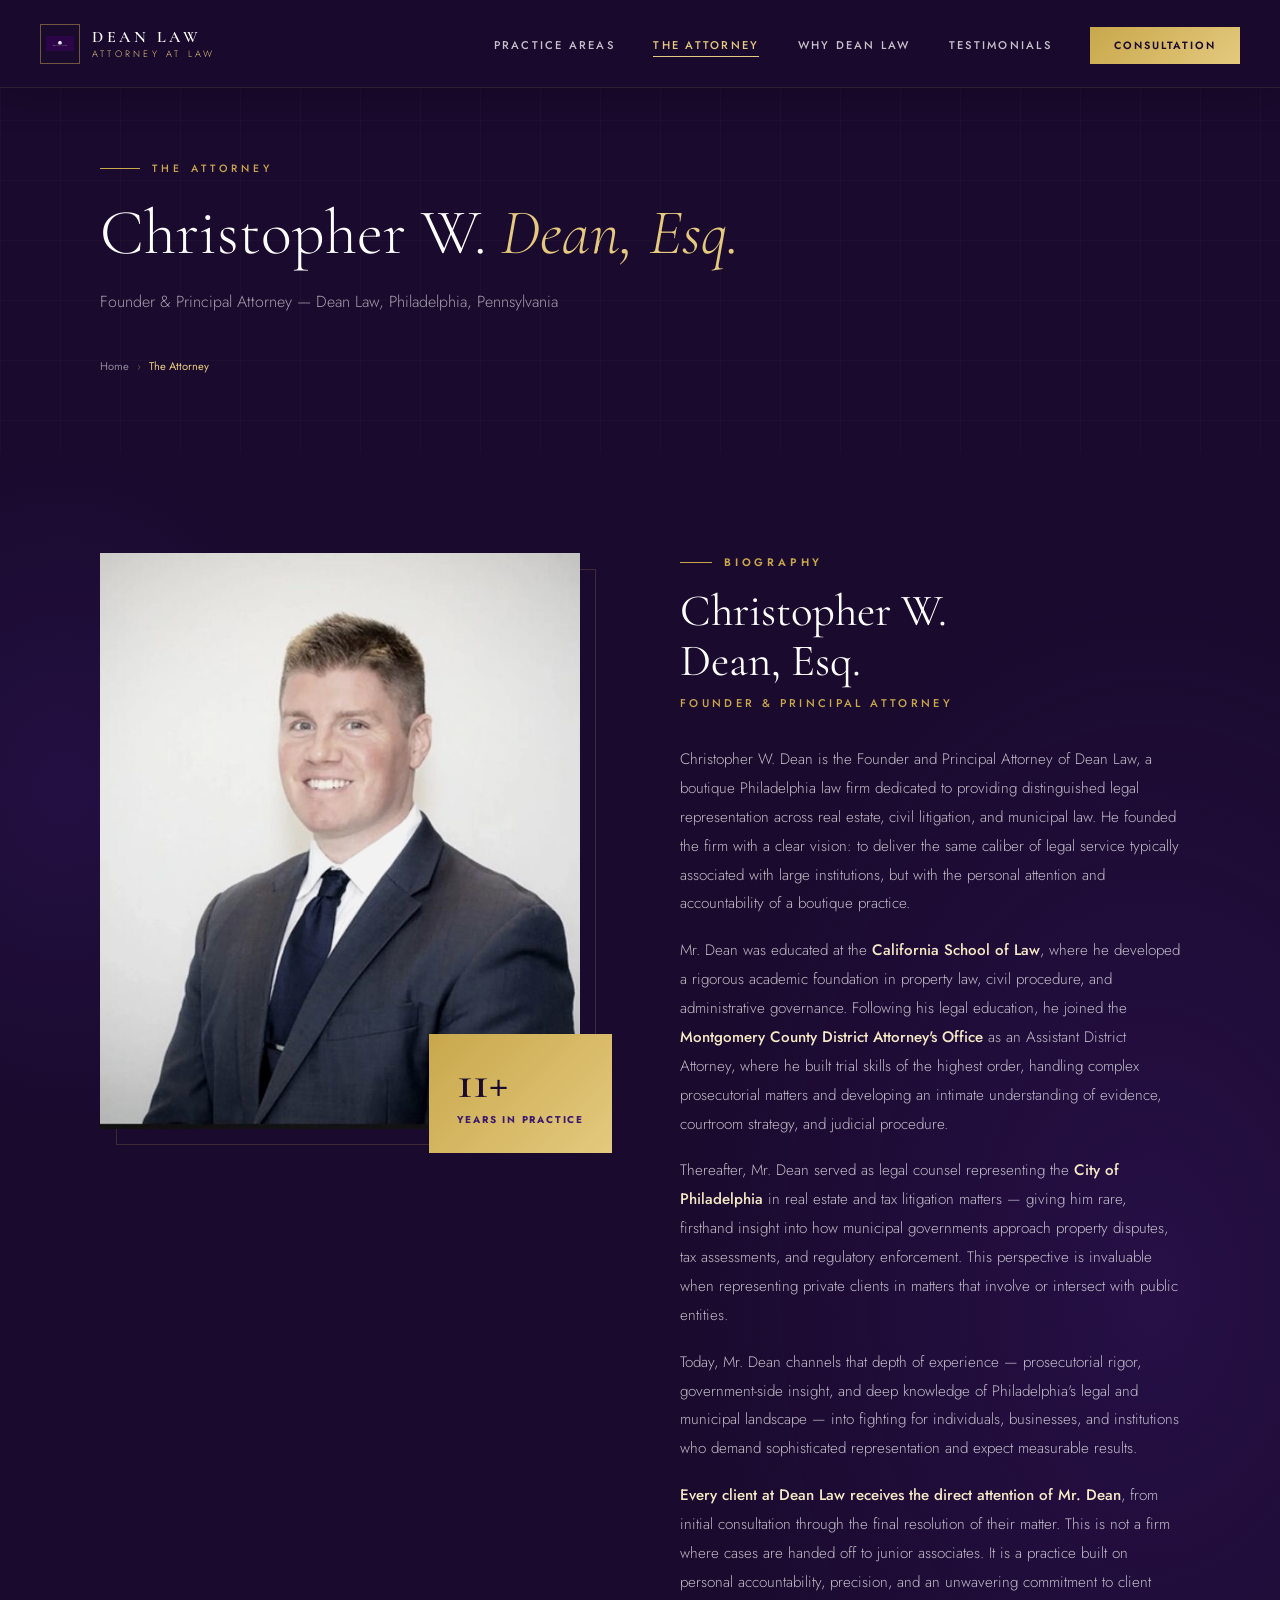
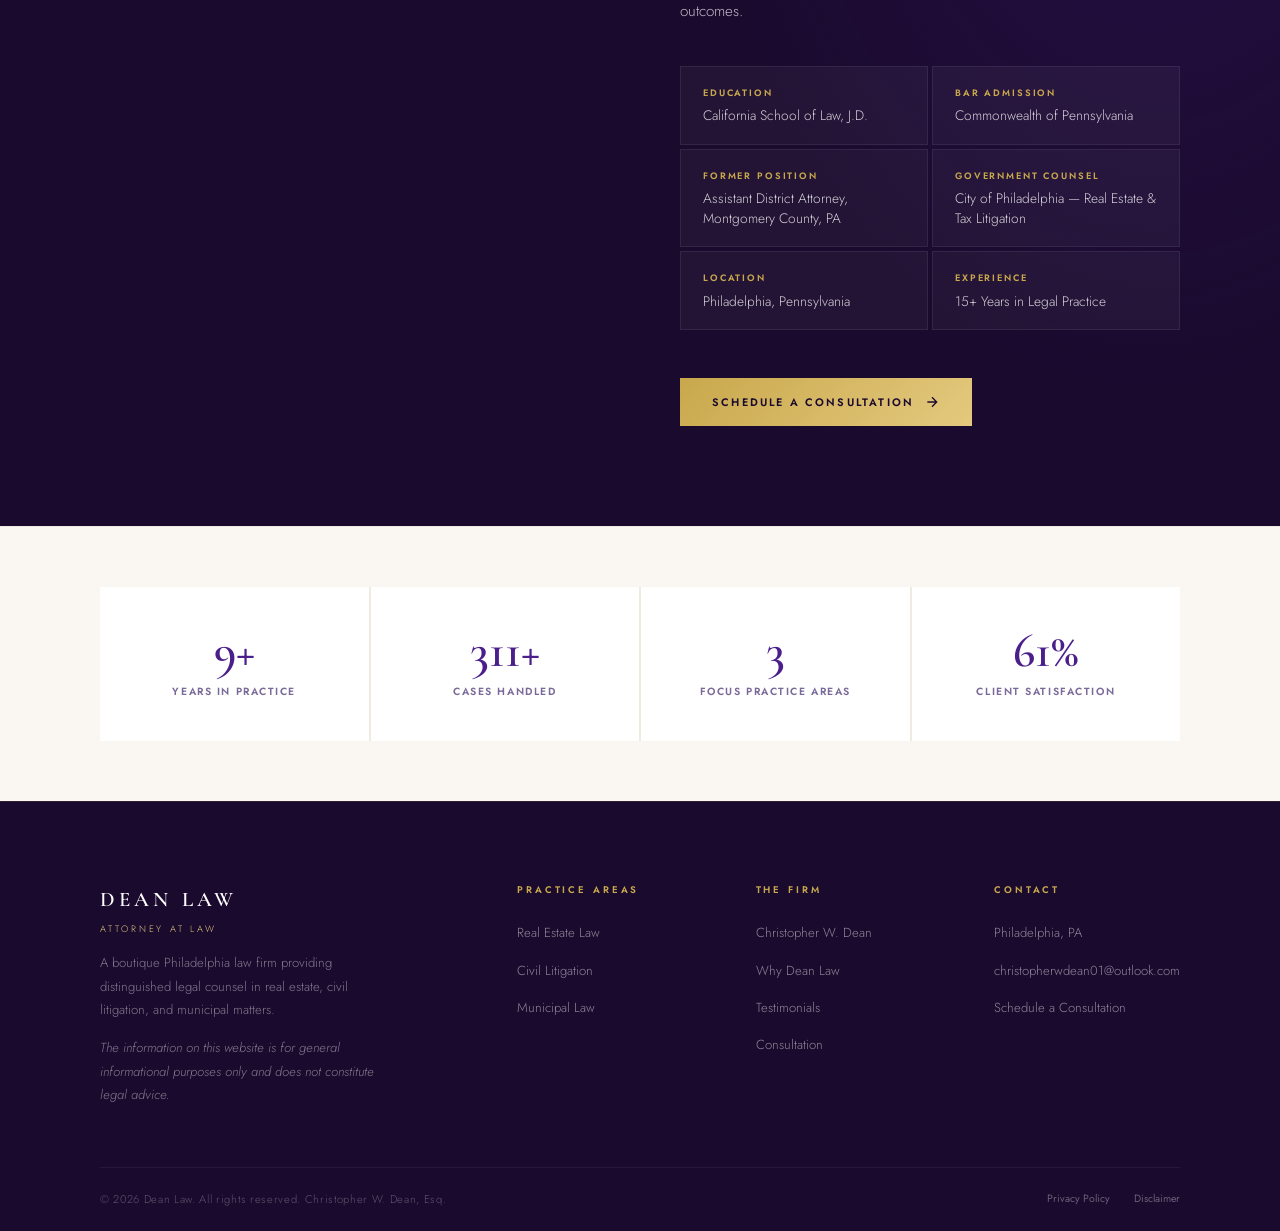
==== attorney.html @ ed44410c "Add files via upload" ====
<!DOCTYPE html>
<html lang="en">
<head>
  <meta charset="UTF-8" />
  <meta name="viewport" content="width=device-width, initial-scale=1.0" />
  <meta name="description" content="Christopher W. Dean, Esq. — Founder and Principal Attorney of Dean Law in Philadelphia, Pennsylvania. Former ADA in Montgomery County, PA." />
  <title>The Attorney | Dean Law</title>
  <link rel="stylesheet" href="style.css" />
</head>
<body>

  <header id="navbar">
    <a href="index.html" class="nav-logo">
      <div class="nav-logo-emblem">
        <img src="image/logo.png" alt="Logo" />
      </div>
      <div class="nav-logo-text">Dean Law<span>Attorney at Law</span></div>
    </a>
    <ul class="nav-links">
      <li><a href="practice-areas.html">Practice Areas</a></li>
      <li><a href="attorney.html">The Attorney</a></li>
      <li><a href="why-dean-law.html">Why Dean Law</a></li>
      <li><a href="testimonials.html">Testimonials</a></li>
      <li><a href="contact.html" class="nav-cta">Consultation</a></li>
    </ul>
    <button class="nav-toggle" aria-label="Toggle menu"><span></span><span></span><span></span></button>
  </header>

  <section class="page-hero">
    <div class="container page-hero-inner">
      <p class="page-hero-eyebrow">The Attorney</p>
      <h1>Christopher W. <em>Dean, Esq.</em></h1>
      <p class="page-hero-sub">Founder &amp; Principal Attorney — Dean Law, Philadelphia, Pennsylvania</p>
      <div class="breadcrumb">
        <a href="index.html">Home</a>
        <span class="breadcrumb-sep">›</span>
        <span class="breadcrumb-current">The Attorney</span>
      </div>
    </div>
  </section>

  <!-- Attorney Full Bio -->
  <section class="attorney-section" style="padding:100px 0;">
    <div class="attorney-bg"></div>
    <div class="container">
      <div class="attorney-grid">
        <div class="attorney-photo-col reveal">
          <div class="attorney-photo-main">
            <img src="image/dean.jpg" alt="Christopher W. Dean, Esq." />
          </div>
          <div class="attorney-credential-card">
            <div class="cred-num" data-counter data-target="15" data-suffix="+">15+</div>
            <div class="cred-label">Years in Practice</div>
          </div>
        </div>

        <div class="attorney-text-col reveal" data-delay="200">
          <p class="section-eyebrow" style="color:var(--gold);">Biography</p>
          <h2 class="attorney-name">Christopher W.<br />Dean, Esq.</h2>
          <p class="attorney-title-line">Founder &amp; Principal Attorney</p>

          <div class="attorney-bio">
            <p>Christopher W. Dean is the Founder and Principal Attorney of Dean Law, a boutique Philadelphia law firm dedicated to providing distinguished legal representation across real estate, civil litigation, and municipal law. He founded the firm with a clear vision: to deliver the same caliber of legal service typically associated with large institutions, but with the personal attention and accountability of a boutique practice.</p>
            <p>Mr. Dean was educated at the <strong>California School of Law</strong>, where he developed a rigorous academic foundation in property law, civil procedure, and administrative governance. Following his legal education, he joined the <strong>Montgomery County District Attorney's Office</strong> as an Assistant District Attorney, where he built trial skills of the highest order, handling complex prosecutorial matters and developing an intimate understanding of evidence, courtroom strategy, and judicial procedure.</p>
            <p>Thereafter, Mr. Dean served as legal counsel representing the <strong>City of Philadelphia</strong> in real estate and tax litigation matters — giving him rare, firsthand insight into how municipal governments approach property disputes, tax assessments, and regulatory enforcement. This perspective is invaluable when representing private clients in matters that involve or intersect with public entities.</p>
            <p>Today, Mr. Dean channels that depth of experience — prosecutorial rigor, government-side insight, and deep knowledge of Philadelphia's legal and municipal landscape — into fighting for individuals, businesses, and institutions who demand sophisticated representation and expect measurable results.</p>
            <p><strong>Every client at Dean Law receives the direct attention of Mr. Dean</strong>, from initial consultation through the final resolution of their matter. This is not a firm where cases are handed off to junior associates. It is a practice built on personal accountability, precision, and an unwavering commitment to client outcomes.</p>
          </div>

          <div class="credentials-list">
            <div class="cred-item"><div class="cred-item-label">Education</div><div class="cred-item-value">California School of Law, J.D.</div></div>
            <div class="cred-item"><div class="cred-item-label">Bar Admission</div><div class="cred-item-value">Commonwealth of Pennsylvania</div></div>
            <div class="cred-item"><div class="cred-item-label">Former Position</div><div class="cred-item-value">Assistant District Attorney, Montgomery County, PA</div></div>
            <div class="cred-item"><div class="cred-item-label">Government Counsel</div><div class="cred-item-value">City of Philadelphia — Real Estate &amp; Tax Litigation</div></div>
            <div class="cred-item"><div class="cred-item-label">Location</div><div class="cred-item-value">Philadelphia, Pennsylvania</div></div>
            <div class="cred-item"><div class="cred-item-label">Experience</div><div class="cred-item-value">15+ Years in Legal Practice</div></div>
          </div>

          <div style="margin-top:48px;">
            <a href="contact.html" class="btn-primary">
              <span>Schedule a Consultation</span>
              <svg width="16" height="16" viewBox="0 0 24 24" fill="none" stroke="currentColor" stroke-width="2"><path d="M5 12h14M12 5l7 7-7 7"/></svg>
            </a>
          </div>
        </div>
      </div>
    </div>
  </section>

  <!-- Stats Bar -->
  <section style="background:var(--ivory);padding:60px 0;border-top:1px solid var(--ivory-dark);">
    <div class="container">
      <div style="display:grid;grid-template-columns:repeat(4,1fr);gap:2px;background:var(--ivory-dark);">
        <div style="background:var(--white);padding:40px;text-align:center;">
          <div style="font-family:var(--font-display);font-size:3rem;font-weight:600;color:var(--purple-light);line-height:1;" data-counter data-target="15" data-suffix="+">15+</div>
          <div style="font-size:0.65rem;font-weight:600;letter-spacing:0.15em;text-transform:uppercase;color:var(--text-light);margin-top:8px;">Years in Practice</div>
        </div>
        <div style="background:var(--white);padding:40px;text-align:center;">
          <div style="font-family:var(--font-display);font-size:3rem;font-weight:600;color:var(--purple-light);line-height:1;" data-counter data-target="500" data-suffix="+">500+</div>
          <div style="font-size:0.65rem;font-weight:600;letter-spacing:0.15em;text-transform:uppercase;color:var(--text-light);margin-top:8px;">Cases Handled</div>
        </div>
        <div style="background:var(--white);padding:40px;text-align:center;">
          <div style="font-family:var(--font-display);font-size:3rem;font-weight:600;color:var(--purple-light);line-height:1;">3</div>
          <div style="font-size:0.65rem;font-weight:600;letter-spacing:0.15em;text-transform:uppercase;color:var(--text-light);margin-top:8px;">Focus Practice Areas</div>
        </div>
        <div style="background:var(--white);padding:40px;text-align:center;">
          <div style="font-family:var(--font-display);font-size:3rem;font-weight:600;color:var(--purple-light);line-height:1;" data-counter data-target="98" data-suffix="%">98%</div>
          <div style="font-size:0.65rem;font-weight:600;letter-spacing:0.15em;text-transform:uppercase;color:var(--text-light);margin-top:8px;">Client Satisfaction</div>
        </div>
      </div>
    </div>
  </section>

  <footer id="footer">
    <div class="container">
      <div class="footer-main">
        <div class="footer-brand"><div class="footer-brand-name">Dean Law<span>Attorney at Law</span></div><p>A boutique Philadelphia law firm providing distinguished legal counsel in real estate, civil litigation, and municipal matters.</p><p class="footer-disclaimer">The information on this website is for general informational purposes only and does not constitute legal advice.</p></div>
        <div class="footer-col"><h5>Practice Areas</h5><ul><li><a href="real-estate-law.html">Real Estate Law</a></li><li><a href="civil-litigation.html">Civil Litigation</a></li><li><a href="municipal-law.html">Municipal Law</a></li></ul></div>
        <div class="footer-col"><h5>The Firm</h5><ul><li><a href="attorney.html">Christopher W. Dean</a></li><li><a href="why-dean-law.html">Why Dean Law</a></li><li><a href="testimonials.html">Testimonials</a></li><li><a href="contact.html">Consultation</a></li></ul></div>
        <div class="footer-col"><h5>Contact</h5><ul><li><a href="#">Philadelphia, PA</a></li><li><a href="mailto:christopherwdean01@outlook.com">christopherwdean01@outlook.com</a></li><li><a href="contact.html">Schedule a Consultation</a></li></ul></div>
      </div>
      <div class="footer-bottom"><p>&copy; <span id="footerYear"></span> Dean Law. All rights reserved. Christopher W. Dean, Esq.</p><div class="footer-bar-links"><a href="#">Privacy Policy</a><a href="#">Disclaimer</a></div></div>
    </div>
  </footer>
  <script src="main.js"></script>
</body>
</html>
---- style.css ----
/* ============================================================
   DEAN LAW — MASTER STYLESHEET
   Aesthetic: Luxury Legal | Deep Amethyst + Ivory + Gold
   ============================================================ */

@import url('https://fonts.googleapis.com/css2?family=Cormorant+Garamond:ital,wght@0,300;0,400;0,500;0,600;0,700;1,300;1,400;1,500&family=Jost:wght@300;400;500;600&family=Playfair+Display:ital,wght@0,400;0,600;1,400&display=swap');

/* ── Variables ── */
:root {
  --purple-deep:  #1a0a2e;
  --purple-mid:   #2d1557;
  --purple-light: #4a1f8c;
  --purple-muted: #3b1a6e;
  --gold:         #c9a84c;
  --gold-light:   #e4c97e;
  --gold-pale:    #f5e8c4;
  --ivory:        #faf7f2;
  --ivory-dark:   #f0ebe0;
  --white:        #ffffff;
  --text-dark:    #1a0a2e;
  --text-mid:     #3d2d5c;
  --text-light:   #7a6a99;
  --font-display: 'Cormorant Garamond', Georgia, serif;
  --font-body:    'Jost', sans-serif;
  --font-accent:  'Playfair Display', Georgia, serif;
  --ease:         cubic-bezier(0.4, 0, 0.2, 1);
  --shadow-gold:  0 4px 30px rgba(201,168,76,0.15);
  --shadow-deep:  0 20px 60px rgba(26,10,46,0.25);
  --nav-h:        88px;
}

/* ── Reset ── */
*, *::before, *::after { box-sizing: border-box; margin: 0; padding: 0; }
html { scroll-behavior: smooth; font-size: 16px; }
body {
  font-family: var(--font-body);
  background: var(--ivory);
  color: var(--text-dark);
  line-height: 1.7;
  overflow-x: hidden;
}
img { display: block; max-width: 100%; height: auto; }
a { text-decoration: none; color: inherit; }

/* ── Scrollbar ── */
::-webkit-scrollbar { width: 6px; }
::-webkit-scrollbar-track { background: var(--ivory-dark); }
::-webkit-scrollbar-thumb { background: var(--gold); border-radius: 3px; }

/* ── Utilities ── */
.container { max-width: 1200px; margin: 0 auto; padding: 0 clamp(20px, 5vw, 60px); }

.section-eyebrow {
  font-family: var(--font-body);
  font-size: 0.68rem;
  font-weight: 600;
  letter-spacing: 0.35em;
  text-transform: uppercase;
  color: var(--gold);
  margin-bottom: 16px;
  display: flex;
  align-items: center;
  gap: 12px;
}
.section-eyebrow::before {
  content: '';
  display: inline-block;
  width: 32px;
  height: 1px;
  background: var(--gold);
  flex-shrink: 0;
}

.gold-divider {
  width: 60px;
  height: 2px;
  background: linear-gradient(90deg, var(--gold), var(--gold-light));
  margin: 24px 0;
}
.gold-divider.centered { margin-left: auto; margin-right: auto; }

/* ================================================================
   NAVIGATION
   ================================================================ */
#navbar {
  position: fixed;
  inset: 0 0 auto 0;
  z-index: 1000;
  height: var(--nav-h);
  padding: 0 clamp(20px, 4vw, 40px);
  display: flex;
  align-items: center;
  justify-content: space-between;
  gap: 16px;
  background: rgba(26,10,46,0.97);
  backdrop-filter: blur(12px);
  -webkit-backdrop-filter: blur(12px);
  box-shadow: 0 2px 40px rgba(0,0,0,0.3);
  border-bottom: 1px solid rgba(201,168,76,0.12);
}

/* Logo */
.nav-logo {
  display: flex;
  align-items: center;
  gap: 12px;
  flex-shrink: 0;
}
.nav-logo-emblem {
  width: 40px;
  height: 40px;
  border: 1px solid rgba(201,168,76,0.5);
  display: flex;
  align-items: center;
  justify-content: center;
  flex-shrink: 0;
  padding: 4px;
}
.nav-logo-emblem img { width: 28px; height: 28px; object-fit: contain; }
.nav-logo-text {
  font-family: var(--font-display);
  font-size: 1rem;
  font-weight: 600;
  letter-spacing: 0.22em;
  text-transform: uppercase;
  color: var(--white);
  line-height: 1.2;
  white-space: nowrap;
}
.nav-logo-text span {
  display: block;
  font-size: 0.58rem;
  font-family: var(--font-body);
  font-weight: 300;
  letter-spacing: 0.35em;
  color: var(--gold-light);
}

/* Desktop nav links */
.nav-links {
  display: flex;
  align-items: center;
  gap: clamp(20px, 3vw, 40px);
  list-style: none;
}
.nav-links a {
  font-size: 0.7rem;
  font-weight: 500;
  letter-spacing: 0.2em;
  text-transform: uppercase;
  color: rgba(255,255,255,0.75);
  transition: color 0.25s;
  position: relative;
  white-space: nowrap;
}
.nav-links a::after {
  content: '';
  position: absolute;
  bottom: -4px;
  left: 0;
  width: 0;
  height: 1px;
  background: var(--gold);
  transition: width 0.3s var(--ease);
}
.nav-links a:hover { color: var(--white); }
.nav-links a:hover::after { width: 100%; }
.nav-links a.active { color: var(--gold-light); }
.nav-links a.active::after { width: 100%; background: var(--gold-light); }

.nav-cta {
  font-size: 0.66rem !important;
  font-weight: 600 !important;
  letter-spacing: 0.18em !important;
  color: var(--purple-deep) !important;
  background: linear-gradient(135deg, var(--gold), var(--gold-light));
  padding: 11px 24px !important;
  transition: all 0.3s var(--ease) !important;
}
.nav-cta:hover {
  box-shadow: 0 0 24px rgba(201,168,76,0.5) !important;
  transform: translateY(-1px);
  color: var(--purple-deep) !important;
}
.nav-cta::after { display: none !important; }

/* Hamburger */
.nav-toggle {
  display: none;
  flex-direction: column;
  justify-content: center;
  gap: 6px;
  cursor: pointer;
  padding: 8px;
  background: none;
  border: none;
  flex-shrink: 0;
  width: 40px;
  height: 40px;
}
.nav-toggle span {
  display: block;
  width: 24px;
  height: 1.5px;
  background: var(--white);
  transition: transform 0.3s var(--ease), opacity 0.3s;
}
.nav-toggle.open span:nth-child(1) { transform: rotate(45deg) translate(5px, 5px); }
.nav-toggle.open span:nth-child(2) { opacity: 0; }
.nav-toggle.open span:nth-child(3) { transform: rotate(-45deg) translate(5px, -5px); }

/* ================================================================
   PAGE HERO (inner pages)
   ================================================================ */
.page-hero {
  background: var(--purple-deep);
  padding: clamp(100px, 14vw, 160px) 0 clamp(48px, 6vw, 80px);
  position: relative;
  overflow: hidden;
}
.page-hero::after {
  content: '';
  position: absolute;
  inset: 0;
  background-image:
    linear-gradient(rgba(201,168,76,0.03) 1px, transparent 1px),
    linear-gradient(90deg, rgba(201,168,76,0.03) 1px, transparent 1px);
  background-size: 60px 60px;
  pointer-events: none;
}
.page-hero-inner { position: relative; z-index: 2; }
.page-hero-eyebrow {
  font-size: 0.66rem;
  font-weight: 500;
  letter-spacing: 0.4em;
  text-transform: uppercase;
  color: var(--gold);
  display: flex;
  align-items: center;
  gap: 12px;
  margin-bottom: 20px;
  opacity: 0;
  animation: fadeUp 0.8s var(--ease) 0.2s forwards;
}
.page-hero-eyebrow::before {
  content: '';
  width: 40px;
  height: 1px;
  background: var(--gold);
  flex-shrink: 0;
}
.page-hero h1 {
  font-family: var(--font-display);
  font-size: clamp(2.4rem, 5vw, 4.8rem);
  font-weight: 300;
  color: var(--white);
  line-height: 1.1;
  opacity: 0;
  animation: fadeUp 0.9s var(--ease) 0.4s forwards;
}
.page-hero h1 em { font-style: italic; color: var(--gold-light); }
.page-hero-sub {
  margin-top: 20px;
  font-size: clamp(0.88rem, 2vw, 1rem);
  font-weight: 300;
  color: rgba(255,255,255,0.6);
  max-width: 520px;
  line-height: 1.8;
  opacity: 0;
  animation: fadeUp 0.9s var(--ease) 0.6s forwards;
}

/* Breadcrumb */
.breadcrumb {
  display: flex;
  align-items: center;
  gap: 8px;
  margin-top: 40px;
  font-size: 0.7rem;
  color: rgba(255,255,255,0.4);
  flex-wrap: wrap;
  opacity: 0;
  animation: fadeUp 0.8s var(--ease) 0.7s forwards;
}
.breadcrumb a { color: rgba(255,255,255,0.5); transition: color 0.25s; }
.breadcrumb a:hover { color: var(--gold-light); }
.breadcrumb-sep { color: var(--gold); opacity: 0.4; }
.breadcrumb-current { color: var(--gold-light); }

/* ================================================================
   HOME HERO
   ================================================================ */
#hero {
  min-height: 100svh;
  min-height: 100vh;
  background: var(--purple-deep);
  position: relative;
  display: flex;
  align-items: center;
  overflow: hidden;
}
.hero-bg-pattern {
  position: absolute;
  inset: 0;
  background-image:
    radial-gradient(ellipse 80% 60% at 70% 50%, rgba(74,31,140,0.4) 0%, transparent 60%),
    radial-gradient(ellipse 50% 80% at 10% 80%, rgba(45,21,87,0.6) 0%, transparent 50%);
  pointer-events: none;
}
.hero-grid {
  position: absolute;
  inset: 0;
  background-image:
    linear-gradient(rgba(201,168,76,0.03) 1px, transparent 1px),
    linear-gradient(90deg, rgba(201,168,76,0.03) 1px, transparent 1px);
  background-size: 60px 60px;
  pointer-events: none;
}
.hero-seal {
  position: absolute;
  right: -80px;
  top: 50%;
  transform: translateY(-50%);
  width: 600px;
  height: 600px;
  border-radius: 50%;
  border: 1px solid rgba(201,168,76,0.08);
  display: flex;
  align-items: center;
  justify-content: center;
  pointer-events: none;
}
.hero-seal::before {
  content: '';
  position: absolute;
  width: 480px; height: 480px;
  border-radius: 50%;
  border: 1px solid rgba(201,168,76,0.12);
}
.hero-seal::after {
  content: '';
  position: absolute;
  width: 360px; height: 360px;
  border-radius: 50%;
  border: 1px solid rgba(201,168,76,0.06);
}

.hero-content {
  position: relative;
  z-index: 2;
  width: 100%;
  padding: clamp(90px, 12vw, 140px) clamp(20px, 5vw, 60px) clamp(60px, 8vw, 100px);
  display: grid;
  grid-template-columns: 1fr minmax(0, 420px);
  gap: clamp(40px, 6vw, 80px);
  align-items: center;
}

/* Hero text */
.hero-text .eyebrow {
  font-size: 0.66rem;
  font-weight: 500;
  letter-spacing: 0.4em;
  text-transform: uppercase;
  color: var(--gold);
  margin-bottom: 24px;
  display: flex;
  align-items: center;
  gap: 12px;
  opacity: 0;
  animation: fadeUp 0.8s var(--ease) 0.3s forwards;
}
.hero-text .eyebrow::before {
  content: '';
  width: 40px; height: 1px;
  background: var(--gold);
  flex-shrink: 0;
}
.hero-headline {
  font-family: var(--font-display);
  font-size: clamp(2.8rem, 5.5vw, 5.5rem);
  font-weight: 300;
  line-height: 1.08;
  color: var(--white);
  margin-bottom: 28px;
  opacity: 0;
  animation: fadeUp 0.9s var(--ease) 0.5s forwards;
}
.hero-headline em { font-style: italic; color: var(--gold-light); }
.hero-tagline {
  font-size: clamp(0.88rem, 1.5vw, 0.95rem);
  font-weight: 300;
  color: rgba(255,255,255,0.6);
  max-width: 480px;
  margin-bottom: 44px;
  line-height: 1.8;
  opacity: 0;
  animation: fadeUp 0.9s var(--ease) 0.7s forwards;
}
.hero-actions {
  display: flex;
  gap: 16px;
  flex-wrap: wrap;
  opacity: 0;
  animation: fadeUp 0.9s var(--ease) 0.9s forwards;
}
.hero-stats {
  display: flex;
  gap: clamp(24px, 4vw, 48px);
  margin-top: 52px;
  padding-top: 36px;
  border-top: 1px solid rgba(201,168,76,0.15);
  flex-wrap: wrap;
  opacity: 0;
  animation: fadeUp 0.9s var(--ease) 1.1s forwards;
}
.stat-num {
  font-family: var(--font-display);
  font-size: clamp(1.8rem, 3vw, 2.4rem);
  font-weight: 600;
  color: var(--gold-light);
  line-height: 1;
}
.stat-label {
  font-size: 0.62rem;
  font-weight: 400;
  letter-spacing: 0.15em;
  text-transform: uppercase;
  color: rgba(255,255,255,0.45);
  margin-top: 6px;
}

/* Hero photo */
.hero-photo-wrap {
  opacity: 0;
  animation: fadeLeft 1s var(--ease) 0.6s forwards;
}
.hero-photo-frame { position: relative; z-index: 2; }
.hero-photo-frame img {
  width: 100%;
  height: clamp(300px, 40vw, 520px);
  object-fit: cover;
  object-position: top center;
  filter: grayscale(15%) contrast(1.05);
}
.hero-photo-frame::before {
  content: '';
  position: absolute;
  top: -12px; left: -12px;
  right: 12px; bottom: 12px;
  border: 1px solid rgba(201,168,76,0.3);
  z-index: -1;
}
.hero-photo-frame::after {
  content: '';
  position: absolute;
  bottom: 0; left: 0; right: 0;
  height: 40%;
  background: linear-gradient(to top, rgba(26,10,46,0.7), transparent);
}
.hero-photo-badge {
  position: absolute;
  bottom: 24px; left: 24px;
  z-index: 3;
  background: rgba(26,10,46,0.92);
  backdrop-filter: blur(8px);
  -webkit-backdrop-filter: blur(8px);
  border: 1px solid rgba(201,168,76,0.3);
  padding: 14px 20px;
}
.photo-badge-name {
  font-family: var(--font-display);
  font-size: clamp(0.9rem, 2vw, 1.1rem);
  font-weight: 500;
  color: var(--white);
}
.photo-badge-title {
  font-size: 0.58rem;
  font-weight: 400;
  letter-spacing: 0.2em;
  text-transform: uppercase;
  color: var(--gold);
  margin-top: 4px;
}

/* ── Buttons ── */
.btn-primary {
  display: inline-flex;
  align-items: center;
  gap: 10px;
  background: linear-gradient(135deg, var(--gold), var(--gold-light));
  color: var(--purple-deep);
  font-family: var(--font-body);
  font-size: 0.68rem;
  font-weight: 600;
  letter-spacing: 0.2em;
  text-transform: uppercase;
  padding: 15px 32px;
  border: none;
  cursor: pointer;
  transition: all 0.3s var(--ease);
  white-space: nowrap;
}
.btn-primary:hover { box-shadow: 0 0 32px rgba(201,168,76,0.5); transform: translateY(-2px); }

.btn-ghost {
  display: inline-flex;
  align-items: center;
  gap: 10px;
  background: transparent;
  color: var(--white);
  font-family: var(--font-body);
  font-size: 0.68rem;
  font-weight: 500;
  letter-spacing: 0.2em;
  text-transform: uppercase;
  padding: 14px 28px;
  border: 1px solid rgba(255,255,255,0.25);
  cursor: pointer;
  transition: all 0.3s var(--ease);
  white-space: nowrap;
}
.btn-ghost:hover { border-color: var(--gold); color: var(--gold-light); transform: translateY(-2px); }

/* ================================================================
   TICKER
   ================================================================ */
.ticker-bar {
  background: linear-gradient(90deg, var(--gold), var(--gold-light), var(--gold));
  padding: 13px 0;
  overflow: hidden;
}
.ticker-track {
  display: flex;
  width: max-content;
  animation: ticker 22s linear infinite;
}
.ticker-item {
  display: inline-flex;
  align-items: center;
  gap: 20px;
  padding: 0 28px;
  font-size: 0.62rem;
  font-weight: 700;
  letter-spacing: 0.28em;
  text-transform: uppercase;
  color: var(--purple-deep);
  white-space: nowrap;
}
.ticker-dot {
  width: 4px; height: 4px;
  border-radius: 50%;
  background: var(--purple-muted);
  opacity: 0.5;
  flex-shrink: 0;
}

/* ================================================================
   PRACTICE AREAS
   ================================================================ */
.practice-section {
  padding: clamp(72px, 10vw, 120px) 0;
  background: var(--ivory);
}
.practice-section::before {
  content: '';
  display: block;
  height: 1px;
  background: linear-gradient(90deg, transparent, var(--gold), transparent);
  opacity: 0.3;
}
.practice-header { text-align: center; margin-bottom: clamp(48px, 7vw, 80px); }
.practice-title {
  font-family: var(--font-display);
  font-size: clamp(2rem, 4vw, 3.6rem);
  font-weight: 400;
  color: var(--text-dark);
  line-height: 1.15;
}
.practice-title em { font-style: italic; color: var(--purple-light); }
.practice-grid {
  display: grid;
  grid-template-columns: repeat(auto-fit, minmax(min(100%, 300px), 1fr));
  gap: 2px;
  background: var(--ivory-dark);
}
.practice-card {
  background: var(--white);
  padding: clamp(32px, 5vw, 52px) clamp(24px, 4vw, 44px);
  position: relative;
  overflow: hidden;
  transition: transform 0.4s var(--ease), box-shadow 0.4s var(--ease);
  text-decoration: none;
  display: block;
}
.practice-card::before {
  content: '';
  position: absolute;
  bottom: 0; left: 0;
  height: 3px; width: 0;
  background: linear-gradient(90deg, var(--gold), var(--gold-light));
  transition: width 0.4s var(--ease);
}
.practice-card:hover::before { width: 100%; }
.practice-card:hover { transform: translateY(-4px); box-shadow: var(--shadow-gold); }
.practice-icon {
  width: 52px; height: 52px;
  margin-bottom: 28px;
  color: var(--purple-light);
  opacity: 0.8;
  flex-shrink: 0;
}
.practice-num {
  position: absolute;
  top: 24px; right: 28px;
  font-family: var(--font-display);
  font-size: clamp(2.5rem, 4vw, 4rem);
  font-weight: 700;
  color: var(--ivory-dark);
  line-height: 1;
  pointer-events: none;
  transition: color 0.4s;
}
.practice-card:hover .practice-num { color: rgba(201,168,76,0.08); }
.practice-card h3 {
  font-family: var(--font-display);
  font-size: clamp(1.3rem, 2.5vw, 1.55rem);
  font-weight: 500;
  color: var(--text-dark);
  margin-bottom: 14px;
  line-height: 1.2;
}
.practice-card p {
  font-size: 0.88rem;
  font-weight: 300;
  color: var(--text-mid);
  line-height: 1.85;
}
.practice-card ul {
  list-style: none;
  margin-top: 18px;
}
.practice-card ul li {
  font-size: 0.8rem;
  color: var(--text-light);
  padding: 5px 0;
  border-bottom: 1px solid var(--ivory-dark);
  display: flex;
  align-items: center;
  gap: 8px;
}
.practice-card ul li::before {
  content: '';
  width: 4px; height: 4px;
  border-radius: 50%;
  background: var(--gold);
  flex-shrink: 0;
}
.practice-learn-more {
  display: inline-flex;
  align-items: center;
  gap: 8px;
  margin-top: 24px;
  font-size: 0.66rem;
  font-weight: 600;
  letter-spacing: 0.15em;
  text-transform: uppercase;
  color: var(--gold);
  transition: gap 0.3s;
}
.practice-card:hover .practice-learn-more { gap: 14px; }

/* ================================================================
   ATTORNEY BIO
   ================================================================ */
.attorney-section {
  padding: clamp(72px, 10vw, 120px) 0;
  background: var(--purple-deep);
  position: relative;
  overflow: hidden;
}
.attorney-bg {
  position: absolute;
  inset: 0;
  background:
    radial-gradient(ellipse 60% 70% at 90% 50%, rgba(74,31,140,0.25) 0%, transparent 60%),
    radial-gradient(ellipse 40% 40% at 5% 20%, rgba(45,21,87,0.5) 0%, transparent 50%);
  pointer-events: none;
}
.attorney-grid {
  display: grid;
  grid-template-columns: minmax(0, 480px) 1fr;
  gap: clamp(48px, 8vw, 100px);
  align-items: start;
  position: relative;
  z-index: 2;
}
.attorney-photo-col { position: relative; }
.attorney-photo-main { position: relative; z-index: 2; }
.attorney-photo-main img {
  width: 100%;
  height: clamp(360px, 45vw, 580px);
  object-fit: cover;
  object-position: top;
  filter: grayscale(10%) contrast(1.05) brightness(0.95);
}
.attorney-photo-main::before {
  content: '';
  position: absolute;
  top: 16px; left: 16px; right: -16px; bottom: -16px;
  border: 1px solid rgba(201,168,76,0.2);
  z-index: -1;
}
.attorney-credential-card {
  position: absolute;
  bottom: -24px;
  right: -32px;
  background: linear-gradient(135deg, var(--gold), var(--gold-light));
  padding: 24px 28px;
  z-index: 3;
  min-width: 140px;
}
.cred-num {
  font-family: var(--font-display);
  font-size: clamp(2.2rem, 4vw, 3rem);
  font-weight: 600;
  color: var(--purple-deep);
  line-height: 1;
}
.cred-label {
  font-size: 0.62rem;
  font-weight: 700;
  letter-spacing: 0.18em;
  text-transform: uppercase;
  color: var(--purple-muted);
  margin-top: 6px;
}
.attorney-name {
  font-family: var(--font-display);
  font-size: clamp(2rem, 3.5vw, 3.4rem);
  font-weight: 400;
  color: var(--white);
  line-height: 1.1;
  margin-bottom: 8px;
}
.attorney-title-line {
  font-size: 0.7rem;
  font-weight: 500;
  letter-spacing: 0.3em;
  text-transform: uppercase;
  color: var(--gold);
  margin-bottom: 32px;
}
.attorney-bio p {
  font-size: clamp(0.88rem, 1.5vw, 0.95rem);
  font-weight: 300;
  color: rgba(255,255,255,0.72);
  line-height: 1.9;
  margin-bottom: 18px;
}
.attorney-bio strong { color: var(--gold-pale); font-weight: 500; }
.credentials-list {
  margin-top: 40px;
  display: grid;
  grid-template-columns: repeat(auto-fit, minmax(200px, 1fr));
  gap: 4px;
}
.cred-item {
  background: rgba(255,255,255,0.04);
  border: 1px solid rgba(255,255,255,0.07);
  padding: 18px 22px;
  transition: all 0.3s;
}
.cred-item:hover {
  background: rgba(201,168,76,0.06);
  border-color: rgba(201,168,76,0.2);
}
.cred-item-label {
  font-size: 0.58rem;
  font-weight: 600;
  letter-spacing: 0.2em;
  text-transform: uppercase;
  color: var(--gold);
  margin-bottom: 6px;
}
.cred-item-value {
  font-size: 0.86rem;
  font-weight: 300;
  color: rgba(255,255,255,0.8);
  line-height: 1.4;
}

/* ================================================================
   WHY CHOOSE
   ================================================================ */
.why-section {
  padding: clamp(72px, 10vw, 120px) 0;
  background: var(--ivory-dark);
}
.why-grid {
  display: grid;
  grid-template-columns: repeat(auto-fit, minmax(min(100%, 420px), 1fr));
  gap: clamp(48px, 7vw, 100px);
  align-items: center;
}
.why-headline {
  font-family: var(--font-display);
  font-size: clamp(1.9rem, 3.5vw, 3.2rem);
  font-weight: 400;
  color: var(--text-dark);
  line-height: 1.2;
}
.why-headline em { font-style: italic; color: var(--purple-light); }
.why-lead {
  font-size: clamp(0.88rem, 1.5vw, 0.92rem);
  font-weight: 300;
  color: var(--text-mid);
  line-height: 1.85;
  margin-top: 20px;
}
.why-pillars { display: grid; gap: 2px; }
.pillar {
  background: var(--white);
  padding: clamp(22px, 3vw, 32px) clamp(20px, 3vw, 36px);
  display: flex;
  gap: 20px;
  align-items: flex-start;
  transition: transform 0.3s, box-shadow 0.3s;
}
.pillar:hover { transform: translateX(6px); box-shadow: var(--shadow-gold); }
.pillar-icon {
  width: 40px; height: 40px;
  min-width: 40px;
  background: linear-gradient(135deg, var(--purple-deep), var(--purple-mid));
  display: flex;
  align-items: center;
  justify-content: center;
  color: var(--gold);
}
.pillar-body h4 {
  font-family: var(--font-display);
  font-size: clamp(1.05rem, 2vw, 1.2rem);
  font-weight: 500;
  color: var(--text-dark);
  margin-bottom: 6px;
}
.pillar-body p {
  font-size: 0.84rem;
  font-weight: 300;
  color: var(--text-mid);
  line-height: 1.75;
}

/* ================================================================
   TESTIMONIALS
   ================================================================ */
.testimonials-section {
  padding: clamp(72px, 10vw, 120px) 0;
  background: var(--purple-mid);
  position: relative;
  overflow: hidden;
}
.testimonials-bg {
  position: absolute;
  inset: 0;
  background: radial-gradient(ellipse 70% 60% at 50% 50%, rgba(74,31,140,0.3) 0%, transparent 70%);
  pointer-events: none;
}
.testimonials-header {
  text-align: center;
  margin-bottom: clamp(48px, 6vw, 70px);
  position: relative;
  z-index: 1;
}
.testimonials-title {
  font-family: var(--font-display);
  font-size: clamp(2rem, 3.5vw, 3.2rem);
  font-weight: 400;
  color: var(--white);
}
.testimonials-title em { font-style: italic; color: var(--gold-light); }
.testimonials-carousel { position: relative; z-index: 1; overflow: hidden; }
.testimonial-track { display: flex; transition: transform 0.6s var(--ease); }
.testimonial-card { min-width: 100%; padding: 0 clamp(4%, 8%, 10%); }
.testimonial-inner { max-width: 780px; margin: 0 auto; text-align: center; }
.testimonial-quote-mark {
  font-family: var(--font-display);
  font-size: clamp(5rem, 10vw, 8rem);
  color: var(--gold);
  opacity: 0.15;
  line-height: 0.6;
  margin-bottom: 20px;
}
.testimonial-text {
  font-family: var(--font-accent);
  font-size: clamp(1rem, 2vw, 1.35rem);
  font-style: italic;
  color: rgba(255,255,255,0.88);
  line-height: 1.75;
  margin-bottom: 36px;
}
.testimonial-author { display: flex; flex-direction: column; align-items: center; gap: 6px; }
.testimonial-name {
  font-size: 0.76rem;
  font-weight: 600;
  letter-spacing: 0.2em;
  text-transform: uppercase;
  color: var(--gold-light);
}
.testimonial-role {
  font-size: 0.7rem;
  font-weight: 300;
  color: rgba(255,255,255,0.45);
  letter-spacing: 0.1em;
}
.testimonial-stars {
  display: flex;
  gap: 4px;
  margin-bottom: 14px;
  justify-content: center;
}
.testimonial-stars span { color: var(--gold); font-size: 0.84rem; }
.carousel-controls {
  display: flex;
  justify-content: center;
  align-items: center;
  gap: 14px;
  margin-top: clamp(32px, 5vw, 56px);
  position: relative;
  z-index: 1;
  flex-wrap: wrap;
}
.carousel-btn {
  width: 46px; height: 46px;
  border: 1px solid rgba(201,168,76,0.3);
  background: transparent;
  color: var(--gold-light);
  cursor: pointer;
  display: flex;
  align-items: center;
  justify-content: center;
  transition: all 0.3s;
  flex-shrink: 0;
}
.carousel-btn:hover { background: rgba(201,168,76,0.1); border-color: var(--gold); }
.carousel-dots { display: flex; gap: 8px; align-items: center; }
.carousel-dot {
  width: 6px; height: 6px;
  border-radius: 50%;
  background: rgba(255,255,255,0.25);
  cursor: pointer;
  transition: all 0.3s;
  border: none;
  padding: 0;
}
.carousel-dot.active { background: var(--gold); width: 24px; border-radius: 3px; }

/* ================================================================
   CONTACT FORM
   ================================================================ */
.contact-section {
  padding: clamp(72px, 10vw, 120px) 0;
  background: var(--ivory);
}
.contact-grid {
  display: grid;
  grid-template-columns: repeat(auto-fit, minmax(min(100%, 360px), 1fr));
  gap: clamp(48px, 7vw, 80px);
  align-items: start;
}
.contact-headline {
  font-family: var(--font-display);
  font-size: clamp(2rem, 3.5vw, 3.2rem);
  font-weight: 400;
  color: var(--text-dark);
  line-height: 1.2;
  margin-bottom: 18px;
}
.contact-headline em { font-style: italic; color: var(--purple-light); }
.contact-sub {
  font-size: clamp(0.86rem, 1.5vw, 0.92rem);
  font-weight: 300;
  color: var(--text-mid);
  line-height: 1.85;
  margin-bottom: 40px;
}
.contact-details { display: grid; gap: 4px; }
.contact-detail-item {
  display: flex;
  gap: 18px;
  align-items: flex-start;
  background: var(--white);
  padding: 20px 24px;
  border-left: 3px solid transparent;
  transition: all 0.3s;
}
.contact-detail-item:hover { border-left-color: var(--gold); transform: translateX(4px); }
.detail-icon {
  width: 38px; height: 38px;
  min-width: 38px;
  background: var(--purple-deep);
  display: flex;
  align-items: center;
  justify-content: center;
  color: var(--gold);
}
.detail-label {
  font-size: 0.58rem;
  font-weight: 600;
  letter-spacing: 0.2em;
  text-transform: uppercase;
  color: var(--text-light);
  margin-bottom: 4px;
}
.detail-value {
  font-size: 0.88rem;
  font-weight: 400;
  color: var(--text-dark);
  word-break: break-word;
}
.contact-form-wrap {
  background: var(--purple-deep);
  padding: clamp(28px, 5vw, 52px) clamp(24px, 5vw, 48px);
  position: relative;
  overflow: hidden;
}
.contact-form-wrap::before {
  content: '';
  position: absolute;
  top: -40px; right: -40px;
  width: 200px; height: 200px;
  border-radius: 50%;
  border: 1px solid rgba(201,168,76,0.1);
  pointer-events: none;
}
.form-title {
  font-family: var(--font-display);
  font-size: clamp(1.4rem, 2.5vw, 1.7rem);
  font-weight: 400;
  color: var(--white);
  margin-bottom: 6px;
  position: relative;
  z-index: 1;
}
.form-sub {
  font-size: 0.78rem;
  font-weight: 300;
  color: rgba(255,255,255,0.45);
  margin-bottom: 32px;
  position: relative;
  z-index: 1;
}
.form-row {
  display: grid;
  grid-template-columns: repeat(auto-fit, minmax(min(100%, 160px), 1fr));
  gap: 14px;
}
.form-group {
  position: relative;
  margin-bottom: 14px;
  z-index: 1;
}
.form-group label {
  display: block;
  font-size: 0.58rem;
  font-weight: 600;
  letter-spacing: 0.2em;
  text-transform: uppercase;
  color: var(--gold);
  margin-bottom: 8px;
}
.form-group input,
.form-group select,
.form-group textarea {
  width: 100%;
  background: rgba(255,255,255,0.05);
  border: 1px solid rgba(255,255,255,0.1);
  color: var(--white);
  font-family: var(--font-body);
  font-size: 0.88rem;
  font-weight: 300;
  padding: 13px 16px;
  outline: none;
  transition: all 0.3s;
  -webkit-appearance: none;
  appearance: none;
}
.form-group input::placeholder,
.form-group textarea::placeholder { color: rgba(255,255,255,0.25); }
.form-group input:focus,
.form-group select:focus,
.form-group textarea:focus {
  border-color: rgba(201,168,76,0.5);
  background: rgba(255,255,255,0.08);
}
.form-group select option { background: var(--purple-deep); color: var(--white); }
.form-group textarea { resize: vertical; min-height: 110px; }
.form-submit {
  width: 100%;
  background: linear-gradient(135deg, var(--gold), var(--gold-light));
  color: var(--purple-deep);
  font-family: var(--font-body);
  font-size: 0.7rem;
  font-weight: 700;
  letter-spacing: 0.22em;
  text-transform: uppercase;
  padding: 17px;
  border: none;
  cursor: pointer;
  transition: all 0.3s;
  margin-top: 6px;
  position: relative;
  z-index: 1;
}
.form-submit:hover { box-shadow: 0 0 32px rgba(201,168,76,0.4); transform: translateY(-2px); }

/* ================================================================
   FOOTER
   ================================================================ */
#footer {
  background: var(--purple-deep);
  border-top: 1px solid rgba(201,168,76,0.12);
}
.footer-main {
  padding: clamp(52px, 8vw, 80px) 0 clamp(40px, 6vw, 60px);
  display: grid;
  grid-template-columns: 2fr repeat(3, 1fr);
  gap: clamp(28px, 5vw, 60px);
}
.footer-brand-name {
  font-family: var(--font-display);
  font-size: 1.3rem;
  font-weight: 600;
  letter-spacing: 0.2em;
  text-transform: uppercase;
  color: var(--white);
  margin-bottom: 14px;
}
.footer-brand-name span {
  display: block;
  font-size: 0.58rem;
  font-family: var(--font-body);
  font-weight: 300;
  letter-spacing: 0.3em;
  color: var(--gold-light);
  margin-top: 4px;
}
.footer-brand p {
  font-size: 0.82rem;
  font-weight: 300;
  color: rgba(255,255,255,0.45);
  line-height: 1.8;
  max-width: 280px;
}
.footer-disclaimer {
  font-size: 0.7rem;
  font-weight: 300;
  color: rgba(255,255,255,0.3);
  line-height: 1.7;
  max-width: 280px;
  margin-top: 14px;
  font-style: italic;
}
.footer-col h5 {
  font-size: 0.6rem;
  font-weight: 600;
  letter-spacing: 0.3em;
  text-transform: uppercase;
  color: var(--gold);
  margin-bottom: 20px;
}
.footer-col ul { list-style: none; }
.footer-col ul li { margin-bottom: 10px; }
.footer-col ul li a {
  font-size: 0.82rem;
  font-weight: 300;
  color: rgba(255,255,255,0.5);
  transition: color 0.25s;
}
.footer-col ul li a:hover { color: var(--gold-light); }
.footer-bottom {
  border-top: 1px solid rgba(255,255,255,0.06);
  padding: 22px 0;
  display: flex;
  align-items: center;
  justify-content: space-between;
  flex-wrap: wrap;
  gap: 12px;
}
.footer-bottom p {
  font-size: 0.7rem;
  font-weight: 300;
  color: rgba(255,255,255,0.3);
  letter-spacing: 0.06em;
}
.footer-bar-links { display: flex; gap: 24px; flex-wrap: wrap; }
.footer-bar-links a {
  font-size: 0.66rem;
  font-weight: 400;
  color: rgba(255,255,255,0.35);
  transition: color 0.25s;
}
.footer-bar-links a:hover { color: var(--gold); }

/* ================================================================
   PRACTICE DETAIL PAGES
   ================================================================ */
.practice-detail-section {
  padding: clamp(64px, 8vw, 100px) 0;
  background: var(--ivory);
}
.practice-detail-grid {
  display: grid;
  grid-template-columns: 2fr 1fr;
  gap: clamp(40px, 6vw, 80px);
  align-items: start;
}
.practice-detail-content h2 {
  font-family: var(--font-display);
  font-size: clamp(1.8rem, 3.5vw, 2.4rem);
  font-weight: 400;
  color: var(--text-dark);
  margin-bottom: 18px;
  line-height: 1.2;
}
.practice-detail-content p {
  font-size: 0.95rem;
  font-weight: 300;
  color: var(--text-mid);
  line-height: 1.9;
  margin-bottom: 18px;
}
.practice-sidebar { position: sticky; top: calc(var(--nav-h) + 20px); }
.sidebar-card {
  background: var(--purple-deep);
  padding: clamp(24px, 4vw, 40px) clamp(22px, 3vw, 36px);
  margin-bottom: 4px;
}
.sidebar-card h4 {
  font-family: var(--font-display);
  font-size: 1.15rem;
  font-weight: 400;
  color: var(--gold-light);
  margin-bottom: 18px;
}
.sidebar-card ul { list-style: none; }
.sidebar-card ul li {
  font-size: 0.82rem;
  font-weight: 300;
  color: rgba(255,255,255,0.7);
  padding: 7px 0;
  border-bottom: 1px solid rgba(255,255,255,0.06);
  display: flex;
  align-items: center;
  gap: 10px;
}
.sidebar-card ul li::before {
  content: '';
  width: 4px; height: 4px;
  border-radius: 50%;
  background: var(--gold);
  flex-shrink: 0;
}
.cta-card {
  background: linear-gradient(135deg, var(--gold), var(--gold-light));
  padding: clamp(24px, 4vw, 36px);
  text-align: center;
}
.cta-card h4 {
  font-family: var(--font-display);
  font-size: 1.35rem;
  font-weight: 500;
  color: var(--purple-deep);
  margin-bottom: 10px;
}
.cta-card p {
  font-size: 0.8rem;
  color: var(--purple-muted);
  margin-bottom: 22px;
  line-height: 1.6;
}
.cta-card a {
  display: block;
  background: var(--purple-deep);
  color: var(--gold-light);
  font-family: var(--font-body);
  font-size: 0.66rem;
  font-weight: 600;
  letter-spacing: 0.2em;
  text-transform: uppercase;
  padding: 13px 20px;
  text-align: center;
  transition: background 0.3s;
}
.cta-card a:hover { background: var(--purple-mid); }

.services-grid {
  display: grid;
  grid-template-columns: repeat(auto-fit, minmax(min(100%, 260px), 1fr));
  gap: 2px;
  background: var(--ivory-dark);
  margin: 44px 0;
}
.service-item {
  background: var(--white);
  padding: clamp(24px, 3vw, 32px) clamp(20px, 3vw, 28px);
  border-bottom: 3px solid transparent;
  transition: all 0.3s;
}
.service-item:hover {
  border-bottom-color: var(--gold);
  transform: translateY(-2px);
  box-shadow: var(--shadow-gold);
}
.service-item h3 {
  font-family: var(--font-display);
  font-size: 1.15rem;
  font-weight: 500;
  color: var(--text-dark);
  margin-bottom: 8px;
}
.service-item p {
  font-size: 0.84rem;
  font-weight: 300;
  color: var(--text-mid);
  line-height: 1.75;
}

.other-practices {
  padding: clamp(52px, 8vw, 80px) 0;
  background: var(--ivory-dark);
}
.other-practices h2 {
  font-family: var(--font-display);
  font-size: clamp(1.6rem, 3vw, 2rem);
  font-weight: 400;
  color: var(--text-dark);
  margin-bottom: 36px;
  text-align: center;
}
.other-practices-grid {
  display: grid;
  grid-template-columns: repeat(auto-fit, minmax(min(100%, 280px), 1fr));
  gap: 2px;
  background: var(--ivory);
}
.other-practice-card {
  background: var(--white);
  padding: clamp(28px, 4vw, 40px) clamp(20px, 3vw, 36px);
  display: flex;
  gap: 18px;
  align-items: center;
  text-decoration: none;
  transition: all 0.3s;
  border-left: 3px solid transparent;
}
.other-practice-card:hover {
  border-left-color: var(--gold);
  transform: translateX(6px);
  box-shadow: var(--shadow-gold);
}
.other-practice-icon {
  width: 44px; height: 44px;
  min-width: 44px;
  background: var(--ivory-dark);
  display: flex;
  align-items: center;
  justify-content: center;
  color: var(--purple-light);
}
.other-practice-card h3 {
  font-family: var(--font-display);
  font-size: 1.1rem;
  font-weight: 500;
  color: var(--text-dark);
  margin-bottom: 3px;
}
.other-practice-card p {
  font-size: 0.8rem;
  font-weight: 300;
  color: var(--text-light);
}

/* ================================================================
   ANIMATIONS
   ================================================================ */
@keyframes fadeUp {
  from { opacity: 0; transform: translateY(24px); }
  to   { opacity: 1; transform: translateY(0); }
}
@keyframes fadeLeft {
  from { opacity: 0; transform: translateX(32px); }
  to   { opacity: 1; transform: translateX(0); }
}
@keyframes ticker {
  from { transform: translateX(0); }
  to   { transform: translateX(-50%); }
}

.reveal {
  opacity: 0;
  transform: translateY(28px);
  transition: opacity 0.7s var(--ease), transform 0.7s var(--ease);
}
.reveal.visible { opacity: 1; transform: translateY(0); }

/* ================================================================
   RESPONSIVE — Tablet 900px
   ================================================================ */
@media (max-width: 900px) {
  :root { --nav-h: 72px; }

  /* Nav — collapse to hamburger */
  .nav-links {
    display: none;
    position: fixed;
    top: var(--nav-h);
    left: 0; right: 0;
    background: rgba(26,10,46,0.99);
    flex-direction: column;
    padding: 20px clamp(20px, 5vw, 40px);
    gap: 0;
    border-top: 1px solid rgba(201,168,76,0.15);
    max-height: calc(100svh - var(--nav-h));
    overflow-y: auto;
    -webkit-overflow-scrolling: touch;
  }
  .nav-links li { border-bottom: 1px solid rgba(255,255,255,0.06); }
  .nav-links li:last-child { border-bottom: none; }
  .nav-links a { display: block; padding: 15px 0; font-size: 0.82rem; }
  .nav-links.open { display: flex; }
  .nav-toggle { display: flex; }
  .nav-cta { display: inline-block; margin: 8px 0; }

  /* Hero */
  .hero-content {
    grid-template-columns: 1fr;
    gap: 40px;
  }
  .hero-photo-wrap { order: -1; }
  .hero-seal { display: none; }

  /* Attorney */
  .attorney-grid { grid-template-columns: 1fr; }
  .attorney-photo-col { max-width: 440px; margin: 0 auto; width: 100%; }
  .attorney-credential-card { right: 0; bottom: -16px; }

  /* Practice detail */
  .practice-detail-grid { grid-template-columns: 1fr; }
  .practice-sidebar { position: static; }

  /* Footer */
  .footer-main { grid-template-columns: 1fr 1fr; }
  .footer-brand { grid-column: 1 / -1; }
  .footer-brand p, .footer-disclaimer { max-width: 100%; }
}

/* ================================================================
   RESPONSIVE — Mobile 560px
   ================================================================ */
@media (max-width: 560px) {
  /* Disable hover transforms on touch — prevent stuck states */
  .pillar:hover { transform: none; }
  .other-practice-card:hover { transform: none; }
  .contact-detail-item:hover { transform: none; }

  /* Hero actions stacked */
  .hero-actions { flex-direction: column; align-items: stretch; }
  .btn-primary, .btn-ghost { width: 100%; justify-content: center; }

  /* Credential card repositioned on small screens */
  .attorney-credential-card {
    position: relative;
    right: auto; bottom: auto;
    display: inline-block;
    margin-top: 12px;
  }

  /* Footer single column */
  .footer-main { grid-template-columns: 1fr; }
  .footer-bottom { flex-direction: column; align-items: flex-start; }
}

/* ================================================================
   RESPONSIVE — Small 380px
   ================================================================ */
@media (max-width: 380px) {
  .nav-logo-text { font-size: 0.88rem; }
  .hero-headline { font-size: 2.4rem; }
  .stat-num { font-size: 1.75rem; }
}

/* ================================================================
   PRINT
   ================================================================ */
@media print {
  #navbar, .ticker-bar, .hero-seal, .hero-bg-pattern,
  .hero-grid, .attorney-bg, .testimonials-bg { display: none; }
  body { background: white; color: black; }
  .container { max-width: 100%; padding: 0 20px; }
}
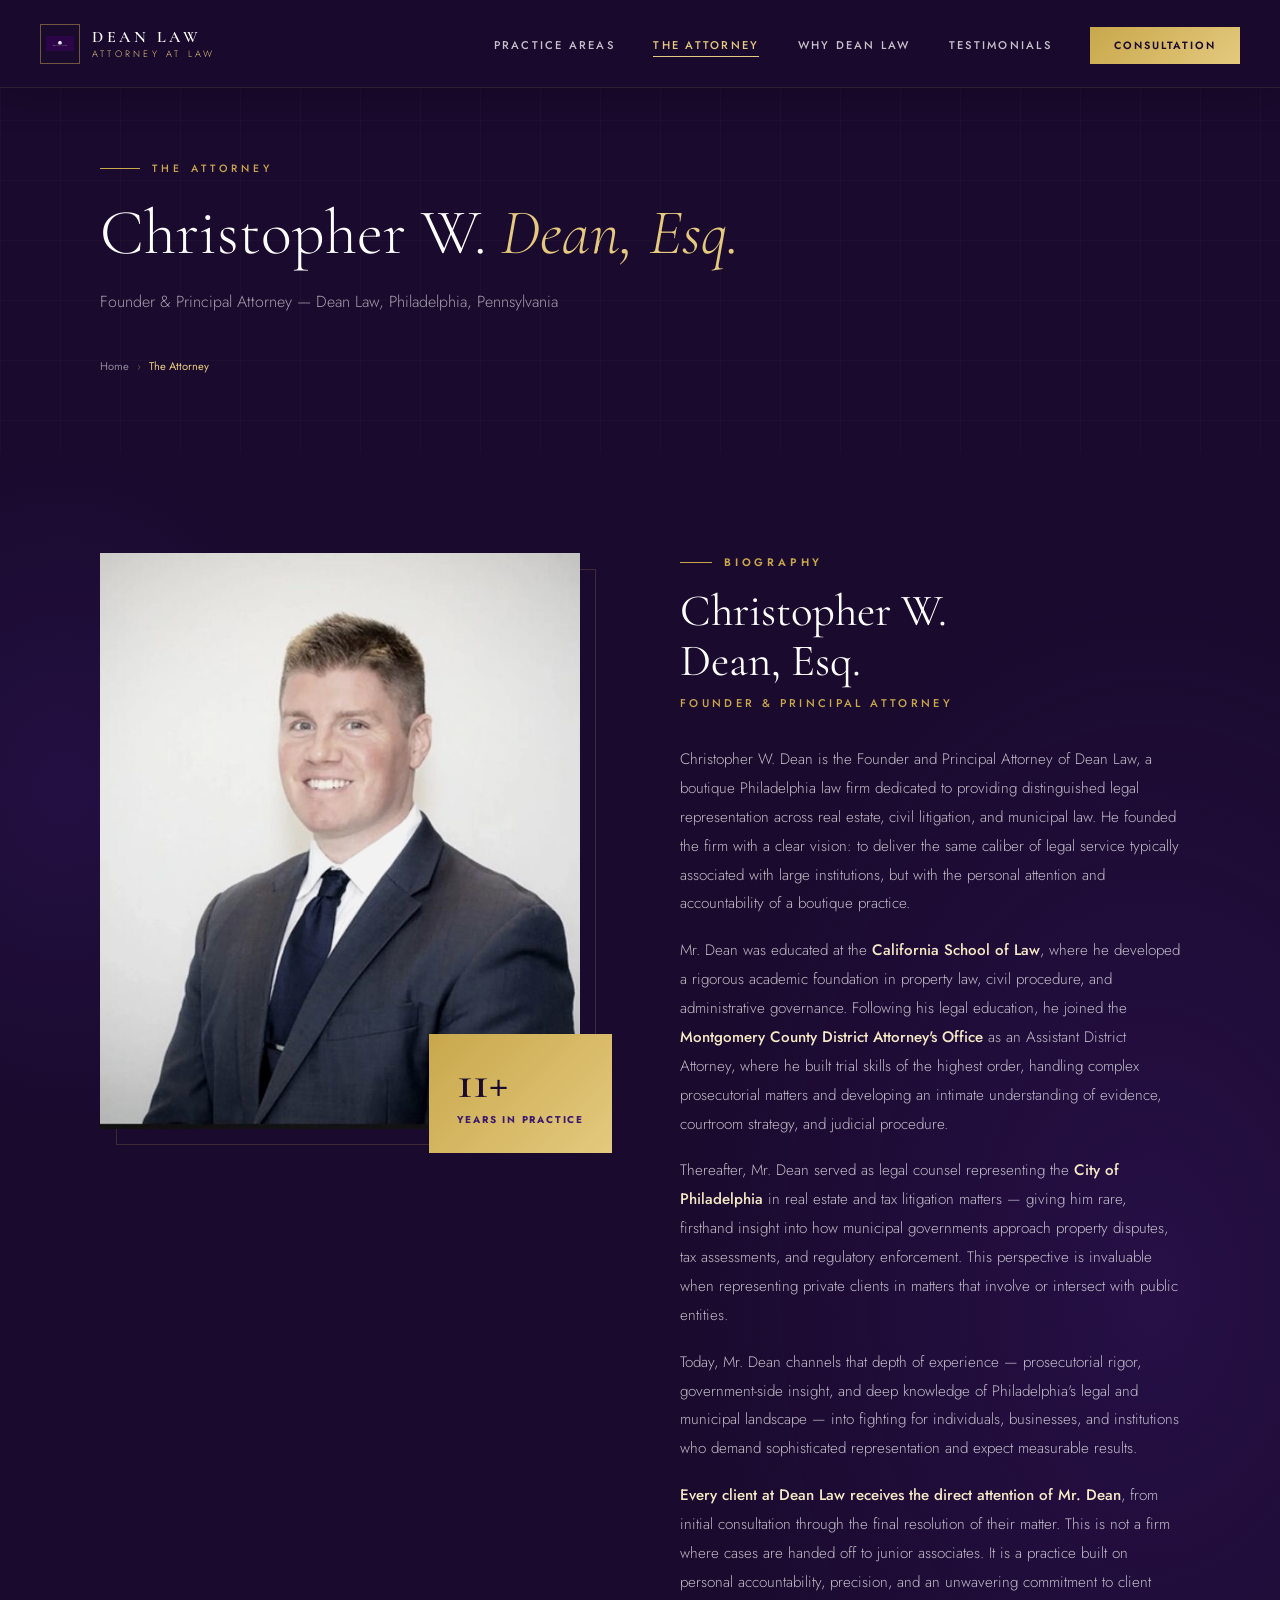
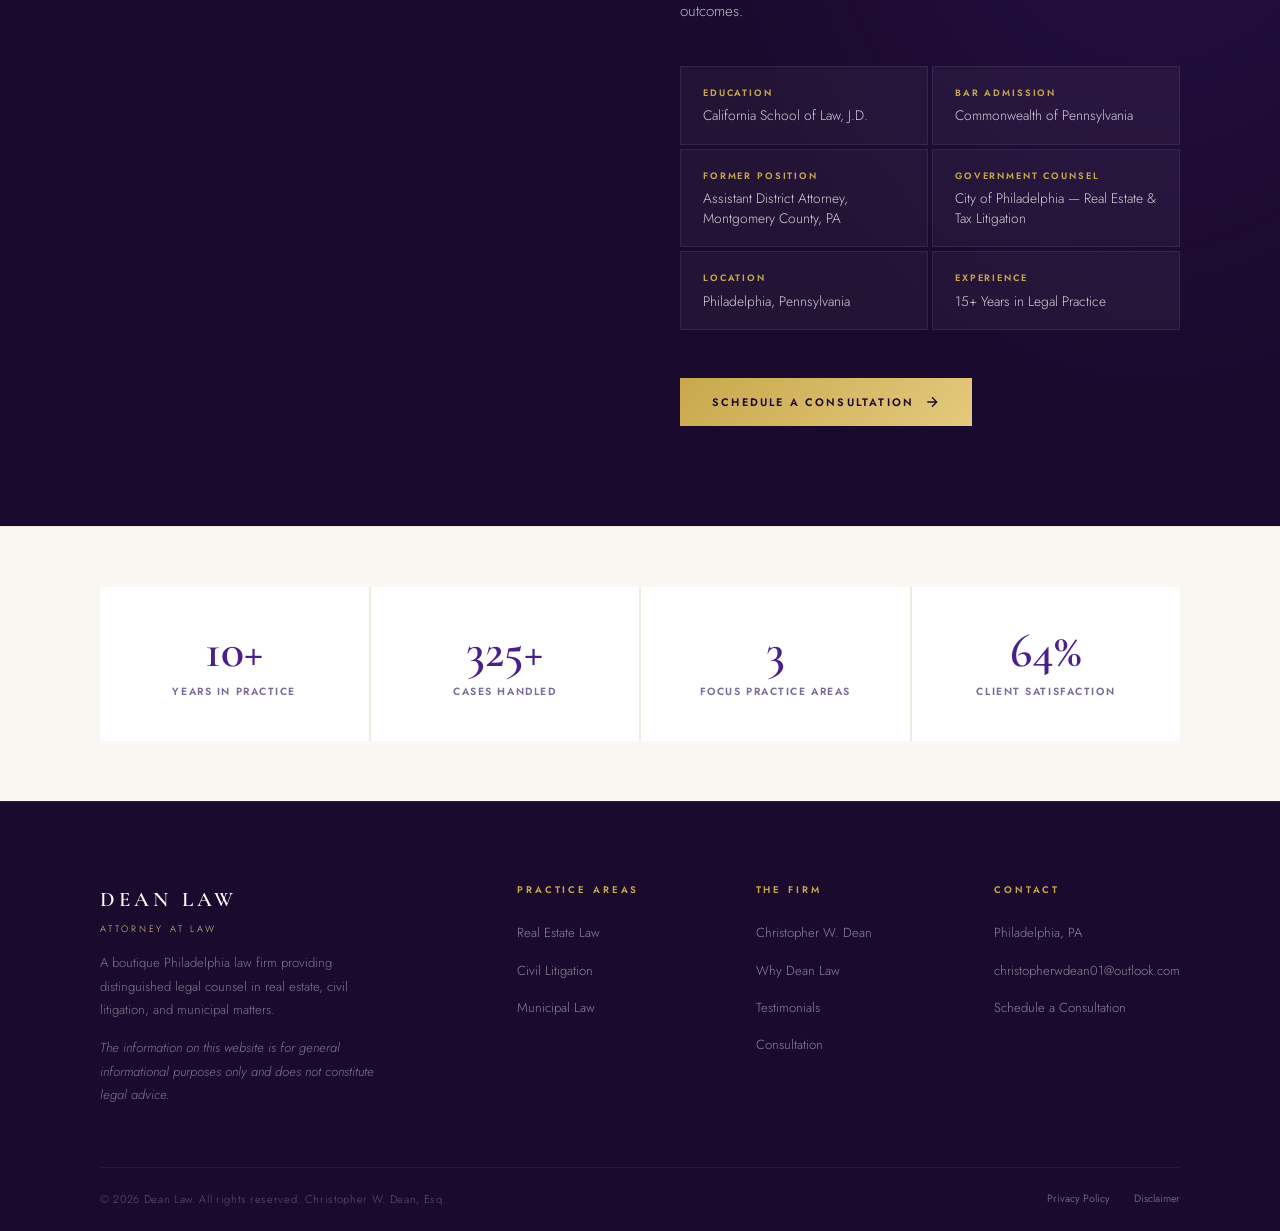
==== commit 86f8f7a8: "Update attorney.html" ====
--- a/attorney.html
+++ b/attorney.html
@@ -5,6 +5,24 @@
   <meta name="viewport" content="width=device-width, initial-scale=1.0" />
   <meta name="description" content="Christopher W. Dean, Esq. — Founder and Principal Attorney of Dean Law in Philadelphia, Pennsylvania. Former ADA in Montgomery County, PA." />
   <title>The Attorney | Dean Law</title>
+  
+  <!-- Favicon -->
+  <link rel="icon" type="image/x-icon" href="image/favico.ico" />
+  <link rel="shortcut icon" type="image/x-icon" href="image/favico.ico" />
+
+  <!-- Open Graph — controls preview card when link is pasted -->
+  <meta property="og:title"       content="Dean Law | Christopher W. Dean, Esq." />
+  <meta property="og:description" content="Philadelphia's premier boutique law firm. Distinguished representation in Real Estate Law, Civil Litigation, and Municipal Law." />
+  <meta property="og:image"       content="https://deanlawfirm.github.io/Dean/image/logo.png" />
+  <meta property="og:type"        content="website" />
+  <meta property="og:url"         content="https://deanlawfirm.github.io/Dean/" />
+
+  <!-- Twitter / X card -->
+  <meta name="twitter:card"        content="summary" />
+  <meta name="twitter:title"       content="Dean Law | Christopher W. Dean, Esq." />
+  <meta name="twitter:description" content="Philadelphia's premier boutique law firm. Distinguished representation in Real Estate Law, Civil Litigation, and Municipal Law." />
+  <meta name="twitter:image"       content="https://deanlawfirm.github.io/Dean/image/logo.png" />
+
   <link rel="stylesheet" href="style.css" />
 </head>
 <body>
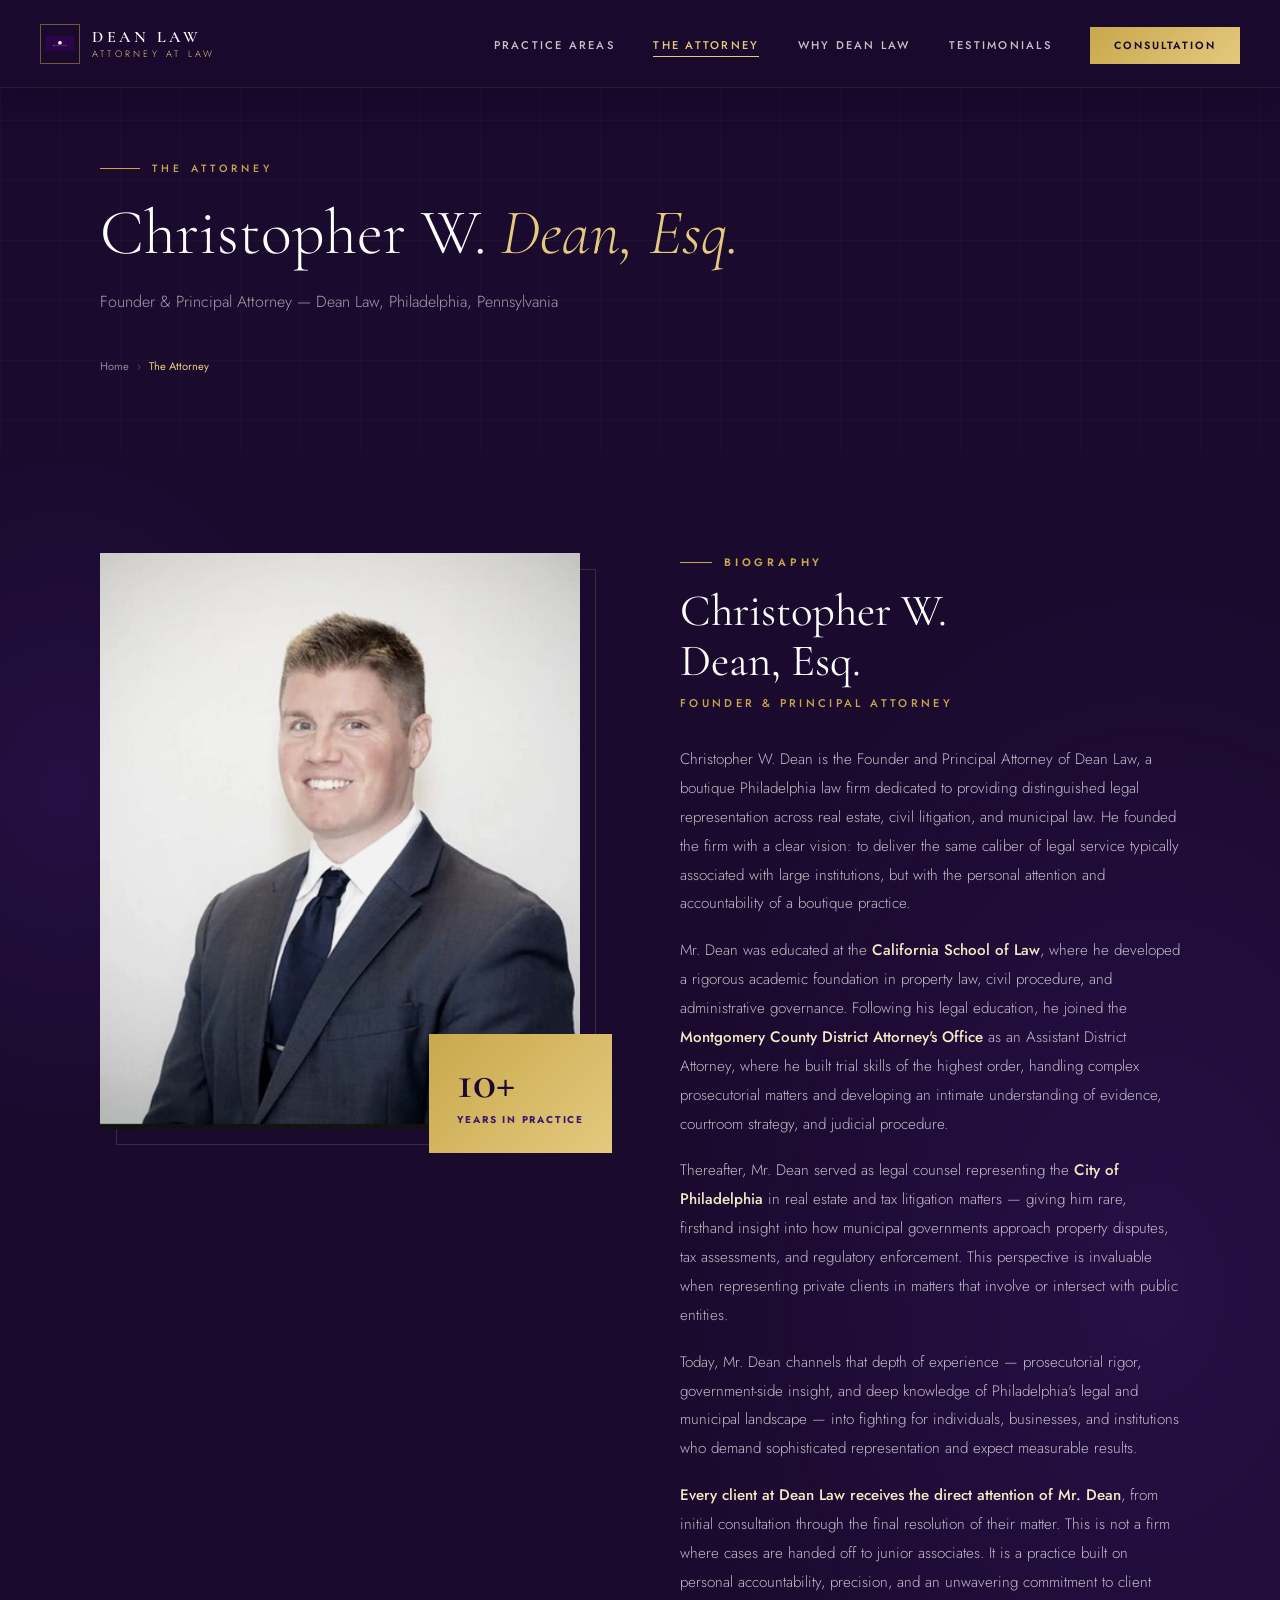
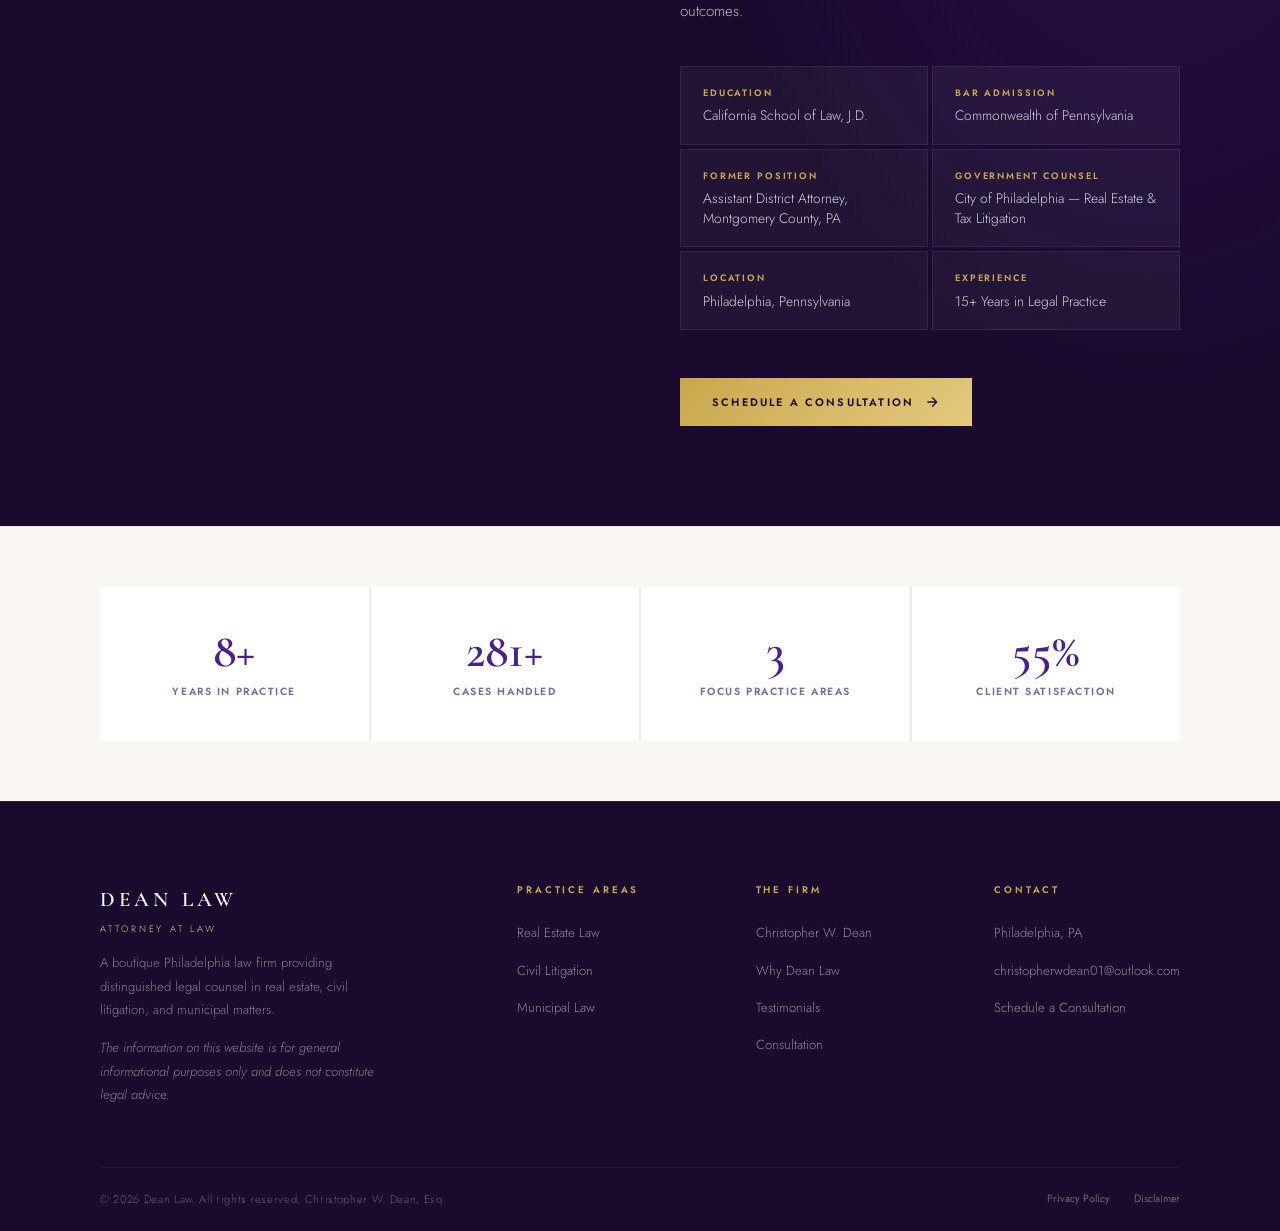
==== commit 5fd8e05e: "Update attorney.html" ====
--- a/attorney.html
+++ b/attorney.html
@@ -13,7 +13,7 @@
   <!-- Open Graph — controls preview card when link is pasted -->
   <meta property="og:title"       content="Dean Law | Christopher W. Dean, Esq." />
   <meta property="og:description" content="Philadelphia's premier boutique law firm. Distinguished representation in Real Estate Law, Civil Litigation, and Municipal Law." />
-  <meta property="og:image"       content="https://deanlawfirm.github.io/Dean/image/logo.png" />
+  <meta property="og:image"       content="image/logo.png" />
   <meta property="og:type"        content="website" />
   <meta property="og:url"         content="https://deanlawfirm.github.io/Dean/" />
 
@@ -21,7 +21,7 @@
   <meta name="twitter:card"        content="summary" />
   <meta name="twitter:title"       content="Dean Law | Christopher W. Dean, Esq." />
   <meta name="twitter:description" content="Philadelphia's premier boutique law firm. Distinguished representation in Real Estate Law, Civil Litigation, and Municipal Law." />
-  <meta name="twitter:image"       content="https://deanlawfirm.github.io/Dean/image/logo.png" />
+  <meta name="twitter:image"       content="image/logo.png" />
 
   <link rel="stylesheet" href="style.css" />
 </head>
